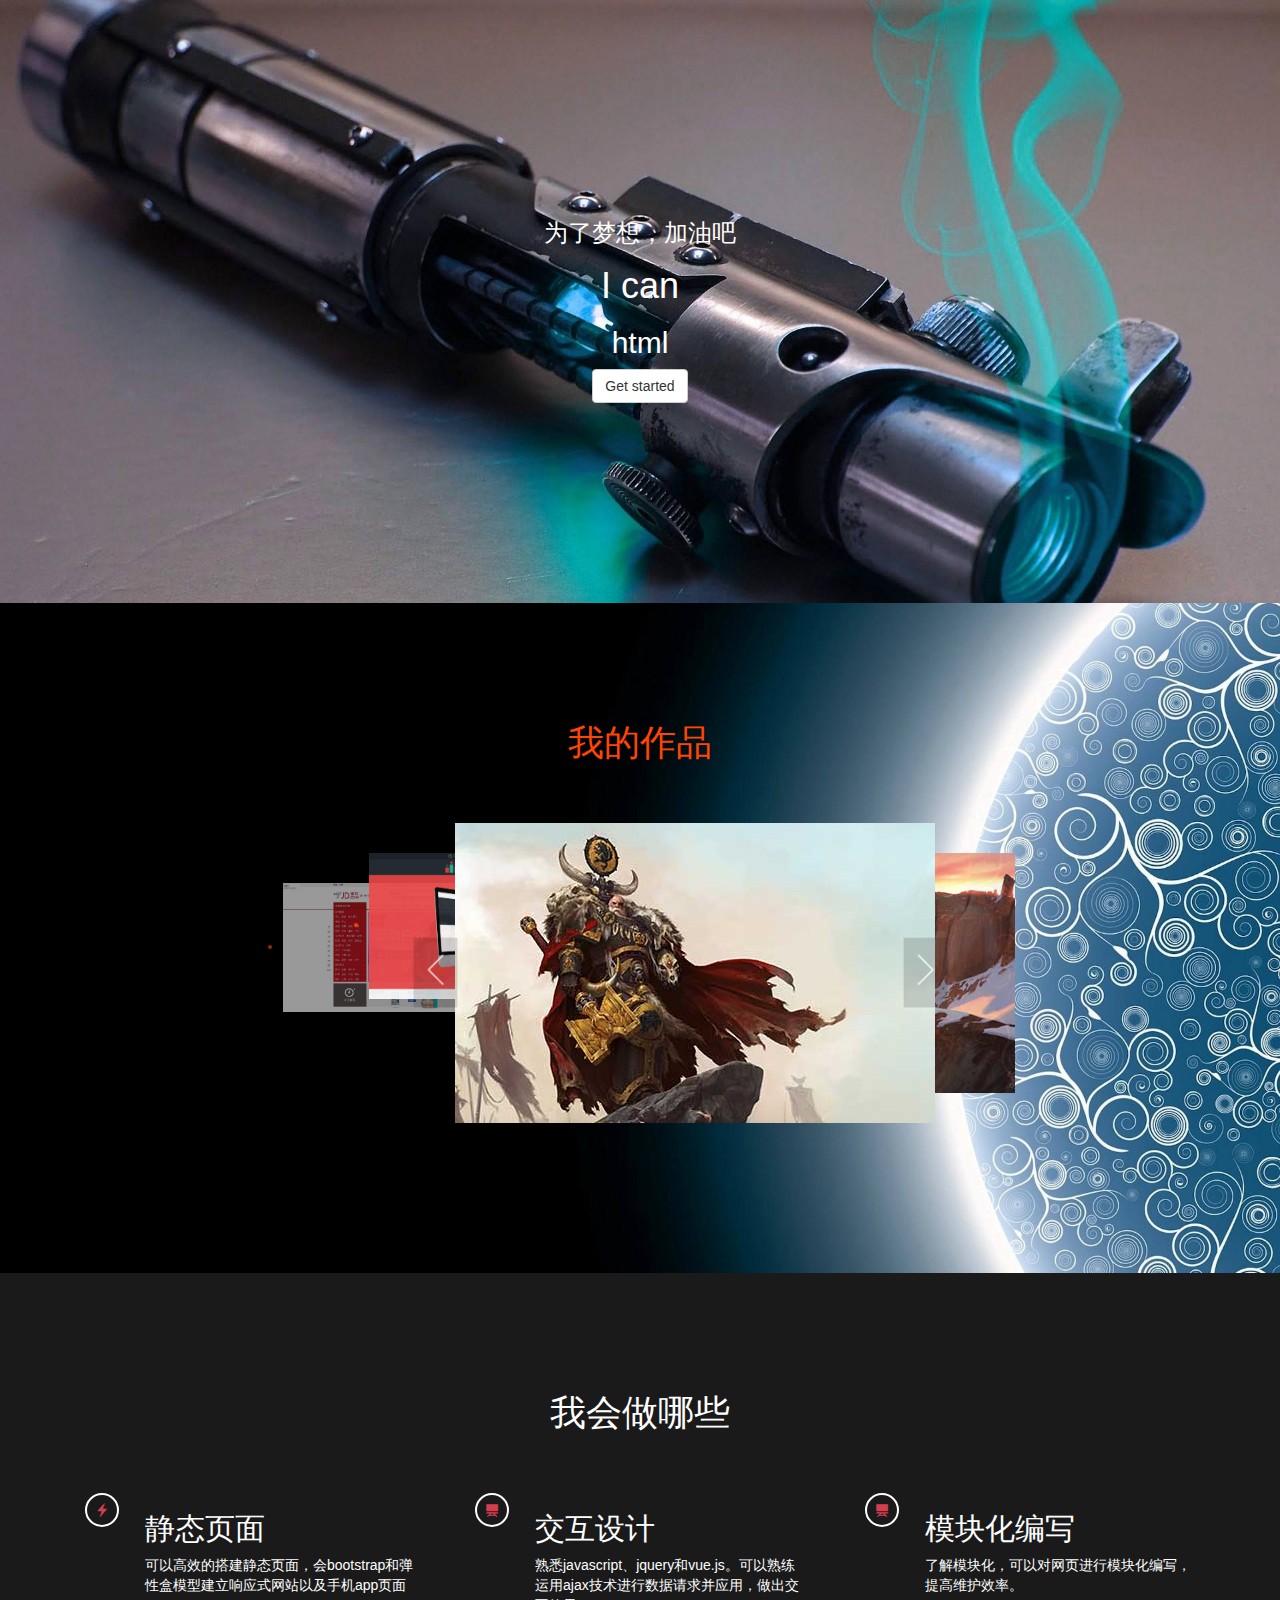
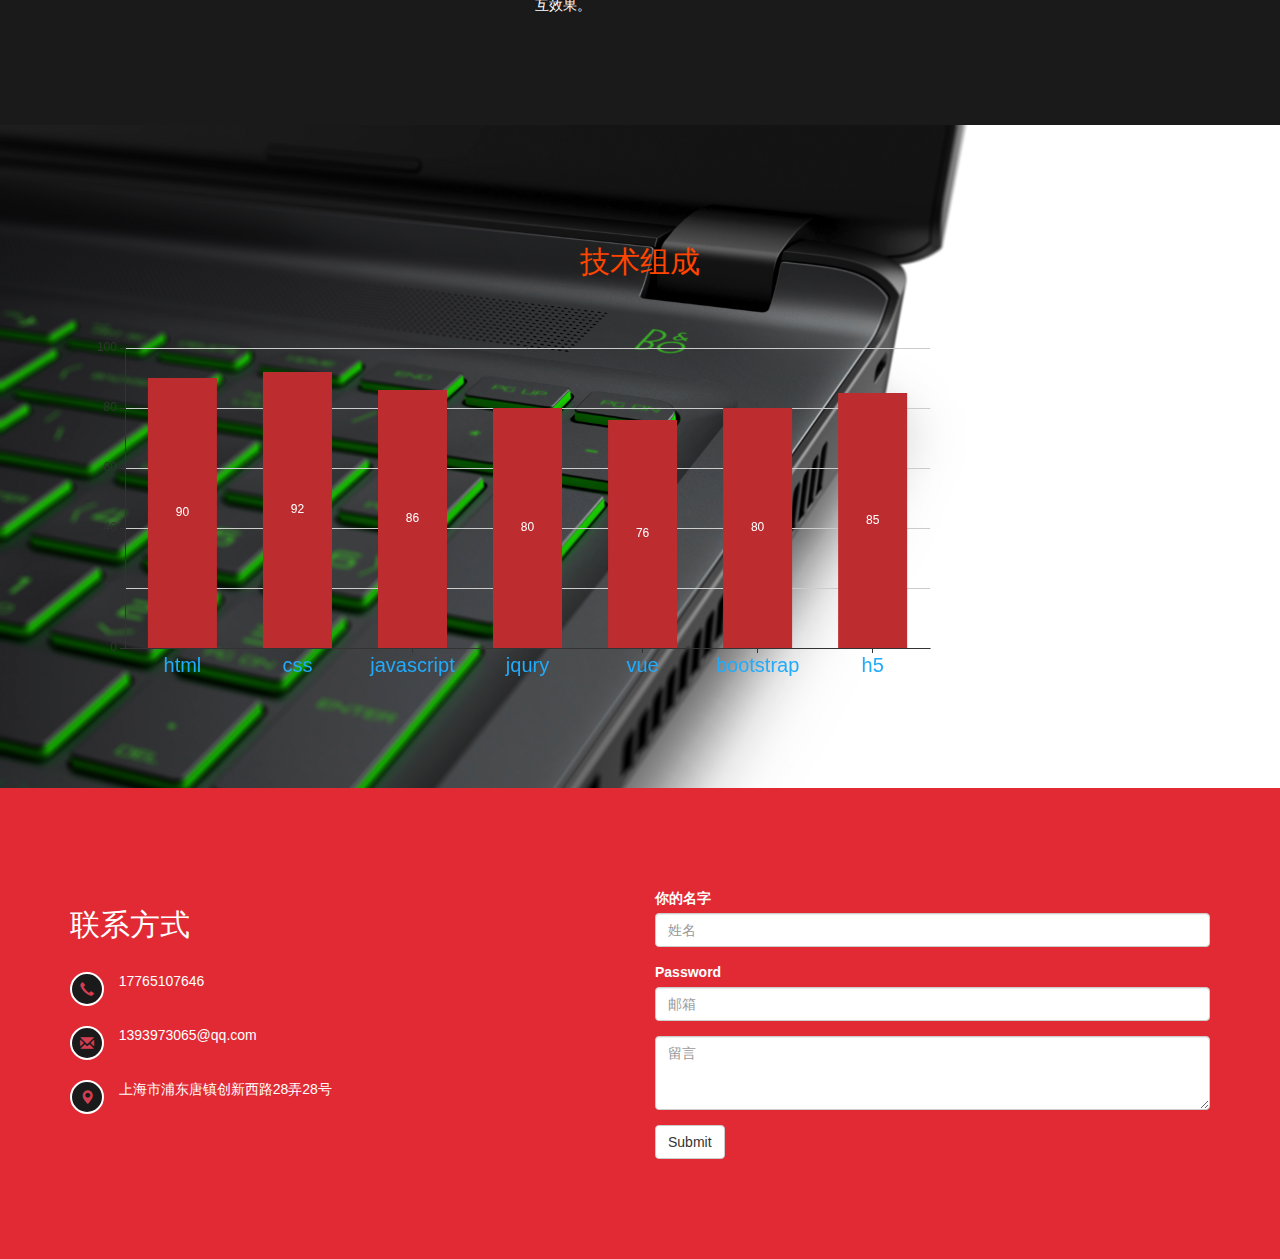
==== index.html @ 6eac3bf2 "my" ====
<!DOCTYPE html>
<html>
	<head>
		<meta charset="UTF-8">
		<title></title>
		<script src="js/jquery-1.11.3.min.js"></script>
		<script src="js/move3.js"></script>
		<script src="js/easing.js"></script>
		<script src="js/bootstrap.js"></script>
		<script src="js/echarts.common.min.js"></script>
		<link href="css/bootstrap.css" type="text/css" rel="stylesheet" />
		<style>
			*{margin: 0;padding: 0;}
			.fullpage{text-align: center;padding: 200px 0;background-image:url(images/bg.jpg) ;background-size: cover;color: white;}
			.fullpage .rotate{animation:opac 3s infinite;}
			

.wrap{width: 100%;padding: 100px 0;background:url(images/tzuti.jpg);text-align: center;color: orangered;background-size: cover;}

#pic{position:relative;overflow:hidden;height:400px;width:890px;z-index:2;margin:0 auto;}
#pic ul{width:100%;height:100%;position:absolute;top:0;left:0;}
#pic ul li{position:absolute;}
#pic ul img{position:relative;top:0;left:0;}
/*图片位置*/
#pic ul .pic1{top:-80px;left:2px;z-index:1;}
#pic ul .pic2{top:110px;left:88px;z-index:2;}
#pic ul .pic3{top:80px;left:174px;z-index:3;}
#pic ul .pic4{top:50px;left:260px;z-index:4;}
#pic ul .pic5{top:80px;left:436px;z-index:3;}
#pic ul .pic6{top:110px;left:700px;z-index:2;}
#pic ul .pic7{top:-180px;left:696px;z-index:1;}
/*图片A标签width和height*/
#pic ul .pic1 a{height:60px;width:96px;}
#pic ul .pic2 a{height:180px;width:288px;}
#pic ul .pic3 a{height:240px;width:384px;}
#pic ul .pic4 a{height:300px;width:480px;}
#pic ul .pic5 a{height:240px;width:384px;}
#pic ul .pic6 a{height:180px;width:288px;}
#pic ul .pic7 a{height:180px;width:288px;}
/*图片明暗*/
#pic ul li.pic1{opacity:0.2;filter:alpha(opacity:20);}
#pic ul li.pic2{opacity:0.6;filter:alpha(opacity:60);}
#pic ul li.pic3{opacity:0.9;filter:alpha(opacity:90);}
#pic ul li.pic4{opacity:1;filter:alpha(opacity:100);}
#pic ul li.pic5{opacity:0.9;filter:alpha(opacity:90);}
#pic ul li.pic6{opacity:0.6;filter:alpha(opacity:60);}
#pic ul li.pic7{opacity:0.2;filter:alpha(opacity:20);}
/*图片width*/
#pic ul li.pic1 img{width:96px;}
#pic ul li.pic2 img{width:288px;}
#pic ul li.pic3 img{width:384px;}
#pic ul li.pic4 img{width:480px;}
#pic ul li.pic5 img{width:384px;}
#pic ul li.pic6 img{width:288px;}
#pic ul li.pic7 img{width:288px;}
/*箭头部分*/
#pic span{display:inline-block;*display:inline;*zoom:1;width:80px;height:80px;position:absolute;top:160px;z-index:30;cursor:pointer;opacity:0.7;filter:alpha(opacity=70);}
#pic:hover span{opacity:1;filter:alpha(opacity=100);}
#pic span img{width:80px;height:80px;display:block;}
#pic span.prev{left:200px;}
#pic span.next{right:120px;}

.skill{text-align: center;padding: 100px 0;background: url(images/jianpan.jpg);background-size: cover;color: orangered;}

.cent{text-align: center;}
.ican{color: white;background: #1A1A1A;padding: 100px 0;}
.container span{border: 2px solid white;display:inline-block;background: #1A1A1A;padding: 8px;border-radius: 50%;color: #d33E51;}
.container span:hover{background: white;}
.pdt30{padding-top: 30px;}
.padt20{padding-top: 20px;}


.contact{padding: 100px 0;color: white;background: #E22A35;}
@keyframes opac{
	0%{opacity: 0.3;}
	65%{opacity: 0.8;}
	100%{opacity: 1;}
}
		</style>
	</head>
	<body>
	
	<div class="fullpage">
		<div class="container">
			<div class="row">
				<div class="col-md-2"></div>
				<div class="col-md-8">
					<h3>为了梦想，加油吧</h3>
					<h1>I can</h1>
					<h2 class="rotate">html</h2>
					<a href="#ican" class="btn btn-default" >Get started</a>
				</div>
				<div class="col-md-2"></div>
			</div>
		</div>
	</div>
	<div class="wrap">
		<h1>我的作品</h1>
		<div class="pic" id="pic">
			<span class="prev"><img src="images/arrow1.png" alt="arrow" /></span>
			<span class="next"><img src="images/arrow2.png" alt="arrow" /></span>
			<ul>
				<li class="pic1"><a href="works/OA/index.html"><img src="images/oa.jpg" /></a></li>
				<li class="pic2"><a href="works/jingdong/index.html"><img src="images/jingdong.jpg" /></a></li>
				<li class="pic3"><a href="works/bootstrap/zuoye.html"><img src="images/bootstrap.jpg" /></a></li>
				<li class="pic4"><a href="#"><img src="images/f4.jpg" /></a></li>
				<li class="pic5"><a href="#"><img src="images/f5.jpg" /></a></li>
				<!--<li class="pic6"><a href="#"><img src="images/f6.jpg" /></a></li>-->
				<!--<li class="pic7"><a href="#"><img src="images/f7.jpg" /></a></li>-->
				<!--<li class="pic7"><a href="#"><img src="images/f8.jpg" /></a></li>-->
			</ul>
		</div>
	</div>
	<div class="ican" id="ican">
		<div class="container">
		
			<div class="row">
				<div class="col-md-12 cent">
					<h1>我会做哪些</h1>
				</div>
			</div>
			<div class="row pdt30">
				<div class="col-md-4 padt20">
					<div class="col-sm-2">
						<span class="glyphicon glyphicon-flash"></span>
					</div>
					<div class="col-sm-10">
						<h2>静态页面</h2>
						<p>可以高效的搭建静态页面，会bootstrap和弹性盒模型建立响应式网站以及手机app页面</p>
					</div>
				</div>
				<div class="col-md-4 padt20">
					<div class="col-sm-2">
						<span class="glyphicon glyphicon-blackboard"></span>
					</div>
					<div class="col-sm-10">
						<h2>交互设计</h2>
						<p>熟悉javascript、jquery和vue.js。可以熟练运用ajax技术进行数据请求并应用，做出交互效果。</p>
					</div>
				</div>
				<div class="col-md-4 padt20">
					<div class="col-sm-2">
						<span class="glyphicon glyphicon-blackboard"></span>
					</div>
					<div class="col-sm-10">
						<h2>模块化编写</h2>
						<p>了解模块化，可以对网页进行模块化编写，提高维护效率。</p>
					</div>
				</div>
			</div>
		</div>
	</div>
	<div class="skill">
		<div class="container">
			<div class="row">
				<div class="col-md-12">
					<h2>技术组成</h2>
					<p></p>
				</div>
				
				<div id="main" style="width: 100%;height:400px;" class="col-md-12"></div>
				
			</div>
		</div>
	</div>
	<!--<div class="wrap">
		<h1>我的作品</h1>
		<div class="pic" id="pic">
			<span class="prev"><img src="images/arrow1.png" alt="arrow" /></span>
			<span class="next"><img src="images/arrow2.png" alt="arrow" /></span>
			<ul>
				<li class="pic1"><a href="../OA/index.html"><img src="images/oa.jpg" /></a></li>
				<li class="pic2"><a href="../jingdong/index.html"><img src="images/jingdong.jpg" /></a></li>
				<li class="pic3"><a href="../bootstrap/zuoye.html"><img src="images/bootstrap.jpg" /></a></li>
				<li class="pic4"><a href="#"><img src="images/f4.jpg" /></a></li>
				<li class="pic5"><a href="#"><img src="images/f5.jpg" /></a></li>
				<!--<li class="pic6"><a href="#"><img src="images/f6.jpg" /></a></li>-->
				<!--<li class="pic7"><a href="#"><img src="images/f7.jpg" /></a></li>-->
				<!--<li class="pic7"><a href="#"><img src="images/f8.jpg" /></a></li>-->
			<!--</ul>
		</div>
	</div>-->
	<div class="contact">
		<div class="container">
			<div class="row">
				<div class="col-md-6">
					<h2>联系方式</h2>
					<div class="row padt20">
						<div class="col-md-1"><span class="glyphicon glyphicon-earphone"></span></div>
						<div class="col-md-11">17765107646</div>
					</div>
					<div class="row padt20">
						<div class="col-md-1"><span class="glyphicon glyphicon-envelope"></span></div>
						<div class="col-md-11">1393973065@qq.com</div>
					</div>
					<div class="row padt20">
						<div class="col-md-1"><span class="glyphicon glyphicon-map-marker"></span></div>
						<div class="col-md-11">上海市浦东唐镇创新西路28弄28号</div>
					</div>
				</div>
				<div class="col-md-6">
					<form>
					  <div class="form-group">
					    <label for="exampleInputName2">你的名字</label>
					    <input type="text" class="form-control" id="exampleInputName2" placeholder="姓名">
					  </div>
					  <div class="form-group">
					    <label for="exampleInputEmail">Password</label>
					    <input type="email" class="form-control" id="exampleInputEmail" placeholder="邮箱">
					  </div>
					   <div class="form-group"> 
    						<textarea class="form-control" rows="3" placeholder="留言"></textarea> 
  						</div> 
					  <button type="submit" class="btn btn-default">Submit</button>
					</form>
				</div>
			</div>
		</div>
	</div>
	</body>
</html>
<script>
	 $(window).scroll(function(){
		var sctop=$(this).scrollTop()
		if(sctop>500&&sctop<700){
			$(this).scrollTop(602)
		};
		if(sctop>1000&&sctop<1160){
			$(this).scrollTop(1050)
		};
		if(sctop>1650&&sctop<1840){
			$(this).scrollTop(1717)
		};
	 });
	
	
	(function(){
		var myChart = echarts.init(document.getElementById('main'));
		window.onresize=function(){
		 	myChart.resize({
		 		width:window.innerWidth*0.7 
		 	})};
        // 指定图表的配置项和数据
        option = {
    color: ['#BD2D30'],
    tooltip : {
        trigger: 'axis',
        axisPointer : {            // 坐标轴指示器，坐标轴触发有效
            type : 'shadow'        // 默认为直线，可选为：'line' | 'shadow'
        }
    },
    grid: {
        left: '3%',
        right: '4%',
        bottom: '3%',
        containLabel: true
    },
     label:{
                normal:{
                    show: true,
                    textStyle:{color:'#d27d39',fontSize:"18"}
                }              
            },    
    xAxis : [
        {
            type : 'category',
            data : ['html', 'css', 'javascript', 'jqury', 'vue', 'bootstrap', 'h5'],
            axisTick: {
                alignWithLabel: true
            },
             axisLabel: {
                        textStyle: {
                            color: '#21abfa',
                            fontSize:'20'
                        }
            }                    
        }
    ],
    yAxis : [
                {
                    //  隐藏y轴
                    axisLine: {show: false},
                    // 去除y轴上的刻度线
                    axisTick: {
                            show: false
             }                   
        }
    ],
    yAxis : [
        {
            type : 'value'
        }
    ],
    series : [
        {
            name:'直接访问',
            type:'bar',
            barWidth: '60%',
            data:[90, 92, 86, 80, 76,80,85]
        }
    ]
};

        // 使用刚指定的配置项和数据显示图表。
        myChart.setOption(option);
	})()
	var arr=["html","css","javascript","jquery","vue","h5","bootstrap"]
	var i=0;
	
	setInterval(function(){
		$(".rotate").html(arr[i]);
		i++;
		if(i>arr.length)i=0;
	},3000)
	
	
	window.onload=function(){
	 var oPic=document.getElementById('pic');
	 var oPrev=getByClass(oPic,'prev')[0];
	 var oNext=getByClass(oPic,'next')[0];
	 
	 var aLi=oPic.getElementsByTagName('li');
	 
	 var arr=[];
	 
	 for(var i=0;i<aLi.length;i++)
	 {
	   var oImg=aLi[i].getElementsByTagName('img')[0];
	   
	 	 arr.push([parseInt(getStyle(aLi[i],'left')),parseInt(getStyle(aLi[i],'top')),
		           getStyle(aLi[i],'zIndex'),oImg.width,parseFloat(getStyle(aLi[i],'opacity')*100)]);
	 }
	 
	 
	 oPrev.onclick=function()
	 {
	     arr.push(arr[0]);
		 arr.shift();
		     for(var i=0;i<aLi.length;i++)
	         {
			     var oImg=aLi[i].getElementsByTagName('img')[0];
					
					aLi[i].style.zIndex=arr[i][2];
					startMove(aLi[i],{left:arr[i][0],top:arr[i][1],opacity:arr[i][4]});
					startMove(oImg,{width:arr[i][3]});
			 }
			
	 }
	 
	oNext.onclick=function()
	 {
	      arr.unshift(arr[arr.length-1]);
		  arr.pop();
		     for(var i=0;i<aLi.length;i++)
	         {
			     var oImg=aLi[i].getElementsByTagName('img')[0];
					
					aLi[i].style.zIndex=arr[i][2];
					startMove(aLi[i],{left:arr[i][0],top:arr[i][1],opacity:arr[i][4]});
					startMove(oImg,{width:arr[i][3]});
			 }
	 }
	 
	 function getStyle(obj,name)
	 {
	       if(obj.currentStyle){ return obj.currentStyle[name]; }
		   else{ return getComputedStyle(obj,false)[name]; }
	 }
  }
  
function getByClass(oParent,sClass)
  {
      var aResult=[];
	  var aEle=oParent.getElementsByTagName('*');
	  
		  for(var i=0;i<aEle.length;i++)
		  {
			 if(aEle[i].className==sClass)
			 {
				aResult.push(aEle[i]);
			 }
		  }
	  return aResult;
  }
</script>
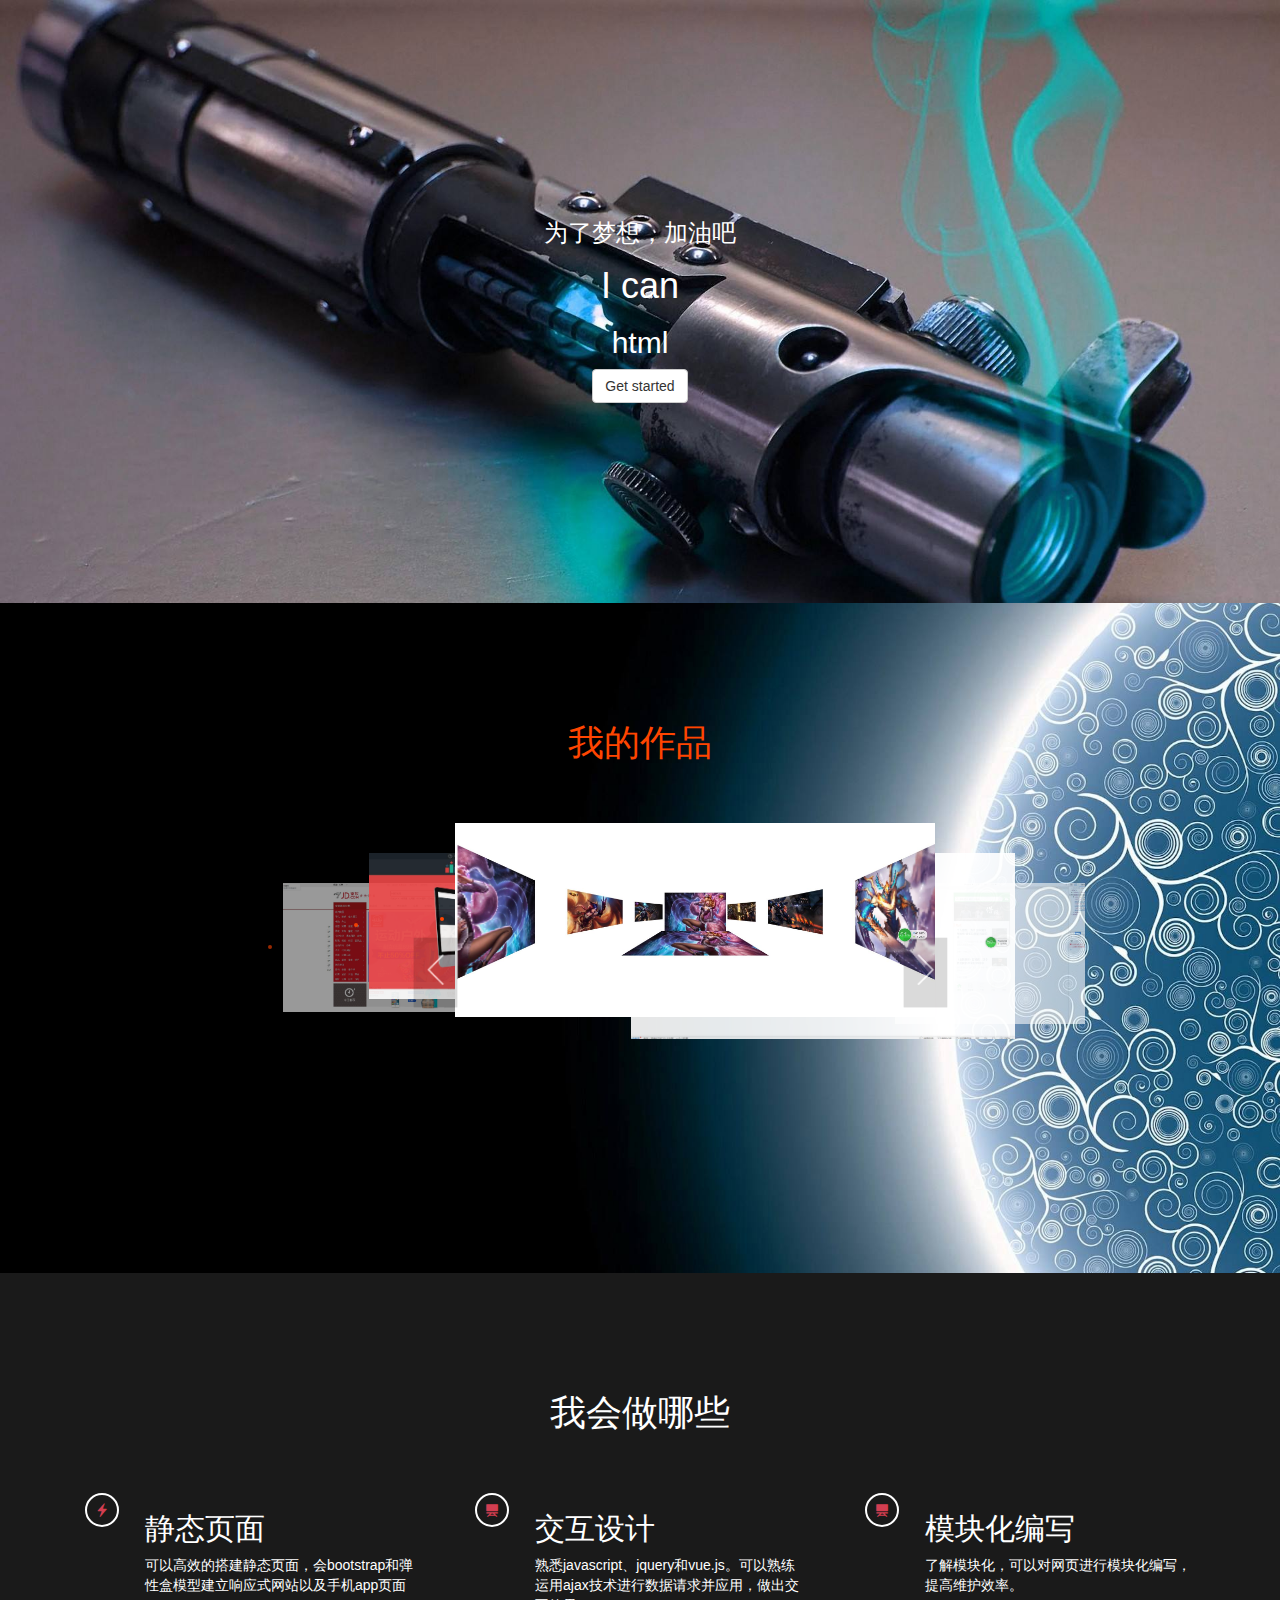
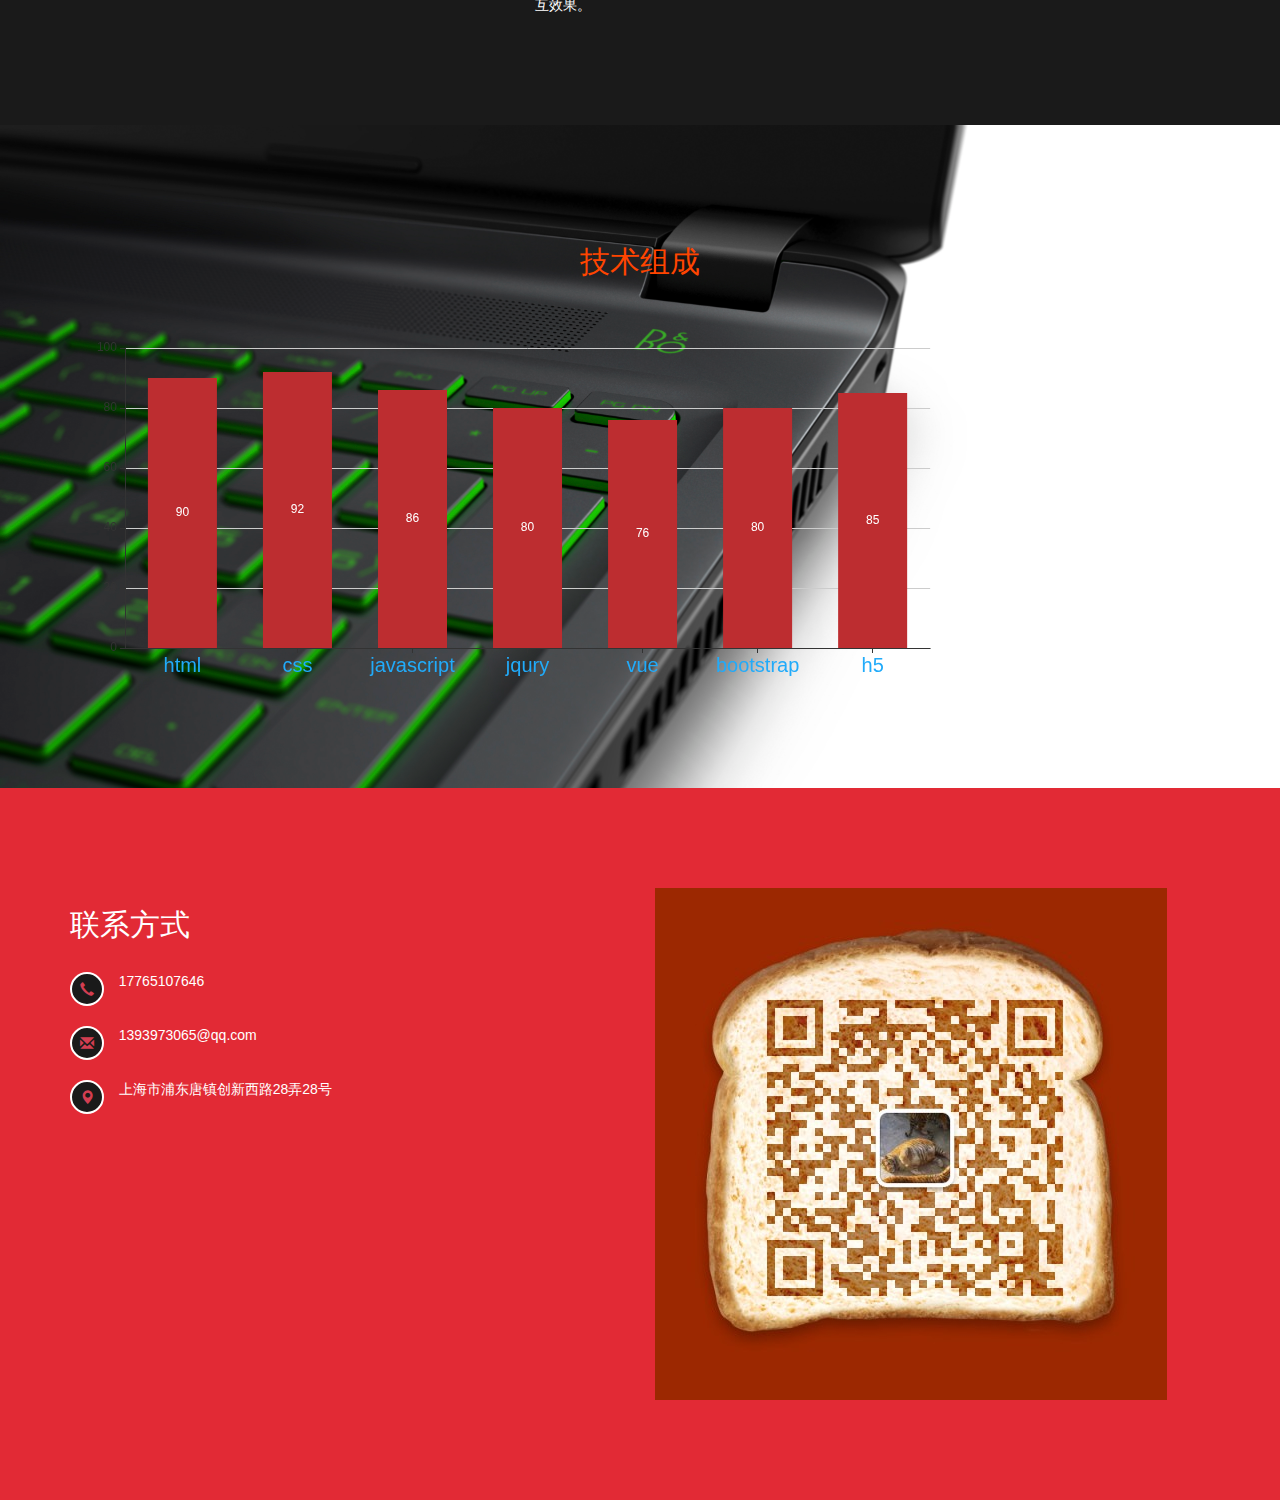
==== commit 0c767cc5: "ok" ====
--- a/index.html
+++ b/index.html
@@ -2,7 +2,7 @@
 <html>
 	<head>
 		<meta charset="UTF-8">
-		<title></title>
+		<title>孙阿龙的个人站</title>
 		<script src="js/jquery-1.11.3.min.js"></script>
 		<script src="js/move3.js"></script>
 		<script src="js/easing.js"></script>
@@ -100,14 +100,12 @@
 			<span class="prev"><img src="images/arrow1.png" alt="arrow" /></span>
 			<span class="next"><img src="images/arrow2.png" alt="arrow" /></span>
 			<ul>
-				<li class="pic1"><a href="works/OA/index.html"><img src="images/oa.jpg" /></a></li>
-				<li class="pic2"><a href="works/jingdong/index.html"><img src="images/jingdong.jpg" /></a></li>
-				<li class="pic3"><a href="works/bootstrap/zuoye.html"><img src="images/bootstrap.jpg" /></a></li>
-				<li class="pic4"><a href="#"><img src="images/f4.jpg" /></a></li>
-				<li class="pic5"><a href="#"><img src="images/f5.jpg" /></a></li>
-				<!--<li class="pic6"><a href="#"><img src="images/f6.jpg" /></a></li>-->
-				<!--<li class="pic7"><a href="#"><img src="images/f7.jpg" /></a></li>-->
-				<!--<li class="pic7"><a href="#"><img src="images/f8.jpg" /></a></li>-->
+				<li class="pic1"><a href="works/OA/index.html" target="_blank"><img src="images/oa.jpg" /></a></li>
+				<li class="pic2"><a href="works/jingdong/index.html" target="_blank"><img src="images/jingdong.jpg" /></a></li>
+				<li class="pic3"><a href="works/bootstrap/zuoye.html" target="_blank"><img src="images/bootstrap.jpg" /></a></li>
+				<li class="pic4"><a href="works/3D/demo.html" target="_blank"><img src="images/3D.jpg" /></a></li>
+				<li class="pic5"><a href="works/date/日历.html" target="_blank"><img src="images/date.jpg" /></a></li>
+				<li class="pic6"><a href="https://sunalongdr.github.io/my-vue/my-vue/dist/index.html#/home" target="_blank"><img src="images/my-vue.jpg" /></a></li>
 			</ul>
 		</div>
 	</div>
@@ -199,7 +197,11 @@
 					</div>
 				</div>
 				<div class="col-md-6">
-					<form>
+					
+					<img src="images/webwxgetmsgimg.jpg" />
+					
+					
+					<!--<form>
 					  <div class="form-group">
 					    <label for="exampleInputName2">你的名字</label>
 					    <input type="text" class="form-control" id="exampleInputName2" placeholder="姓名">
@@ -212,7 +214,7 @@
     						<textarea class="form-control" rows="3" placeholder="留言"></textarea> 
   						</div> 
 					  <button type="submit" class="btn btn-default">Submit</button>
-					</form>
+					</form>-->
 				</div>
 			</div>
 		</div>
